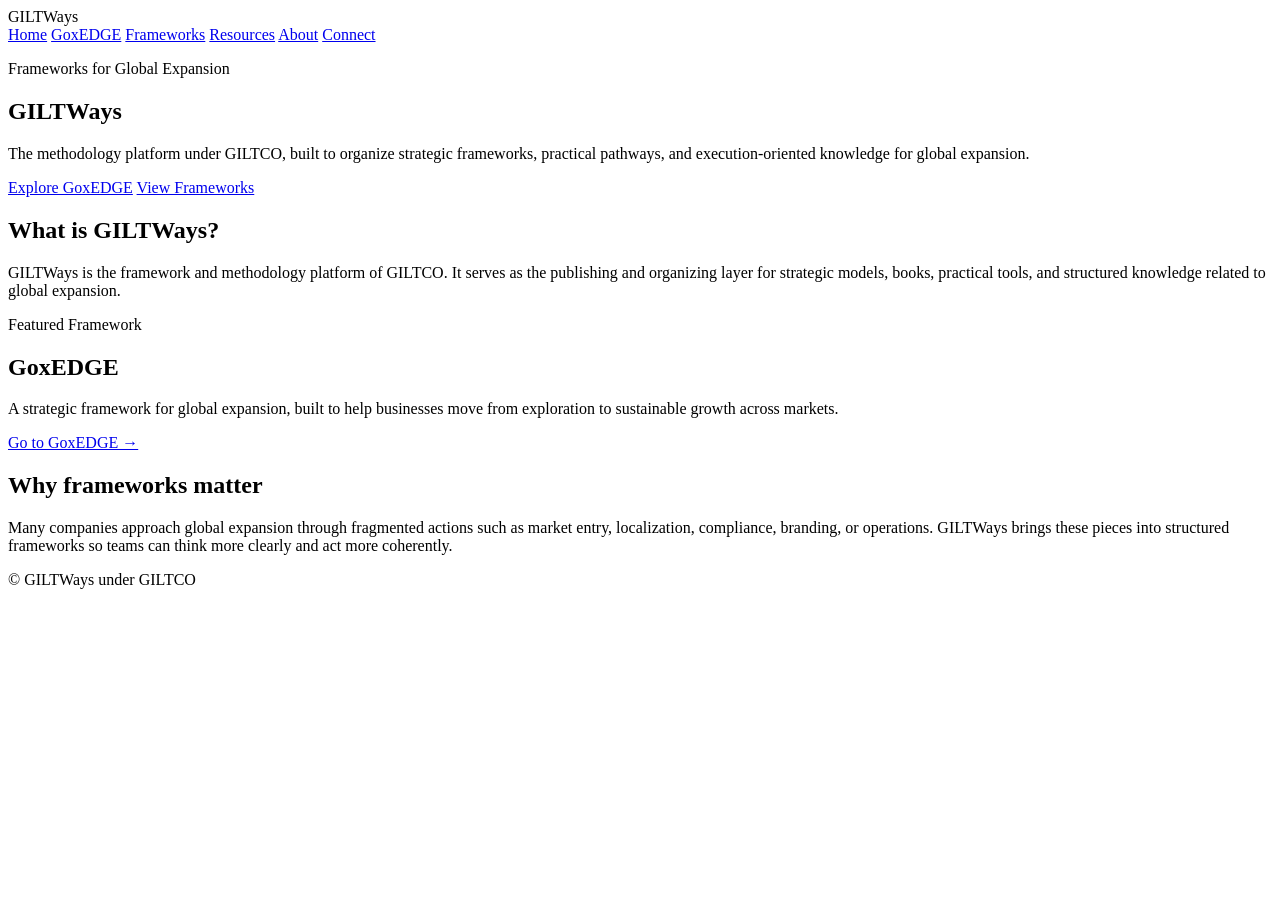
==== index.html @ 2e9c77ce "Create index.html" ====
<!DOCTYPE html>
<html lang="en">
<head>
  <meta charset="UTF-8" />
  <meta name="viewport" content="width=device-width, initial-scale=1.0" />
  <title>GILTWays</title>
  <link rel="stylesheet" href="styles/main.css" />
</head>
<body>
  <header class="site-header">
    <div class="container">
      <div class="brand">GILTWays</div>
      <nav class="nav">
        <a href="index.html">Home</a>
        <a href="pages/goxedge.html">GoxEDGE</a>
        <a href="#">Frameworks</a>
        <a href="#">Resources</a>
        <a href="#">About</a>
        <a href="#">Connect</a>
      </nav>
    </div>
  </header>

  <main>
    <section class="hero">
      <div class="container">
        <p class="eyebrow">Frameworks for Global Expansion</p>
        <h1>GILTWays</h1>
        <p class="lead">
          The methodology platform under GILTCO, built to organize strategic frameworks,
          practical pathways, and execution-oriented knowledge for global expansion.
        </p>
        <div class="hero-actions">
          <a class="button primary" href="pages/goxedge.html">Explore GoxEDGE</a>
          <a class="button secondary" href="#">View Frameworks</a>
        </div>
      </div>
    </section>

    <section class="section">
      <div class="container narrow">
        <h2>What is GILTWays?</h2>
        <p>
          GILTWays is the framework and methodology platform of GILTCO. It serves as the
          publishing and organizing layer for strategic models, books, practical tools,
          and structured knowledge related to global expansion.
        </p>
      </div>
    </section>

    <section class="section alt">
      <div class="container">
        <div class="card">
          <p class="eyebrow">Featured Framework</p>
          <h2>GoxEDGE</h2>
          <p>
            A strategic framework for global expansion, built to help businesses move from
            exploration to sustainable growth across markets.
          </p>
          <a class="text-link" href="pages/goxedge.html">Go to GoxEDGE →</a>
        </div>
      </div>
    </section>

    <section class="section">
      <div class="container">
        <h2>Why frameworks matter</h2>
        <p>
          Many companies approach global expansion through fragmented actions such as
          market entry, localization, compliance, branding, or operations. GILTWays
          brings these pieces into structured frameworks so teams can think more clearly
          and act more coherently.
        </p>
      </div>
    </section>
  </main>

  <footer class="site-footer">
    <div class="container">
      <p>© GILTWays under GILTCO</p>
    </div>
  </footer>
</body>
</html>
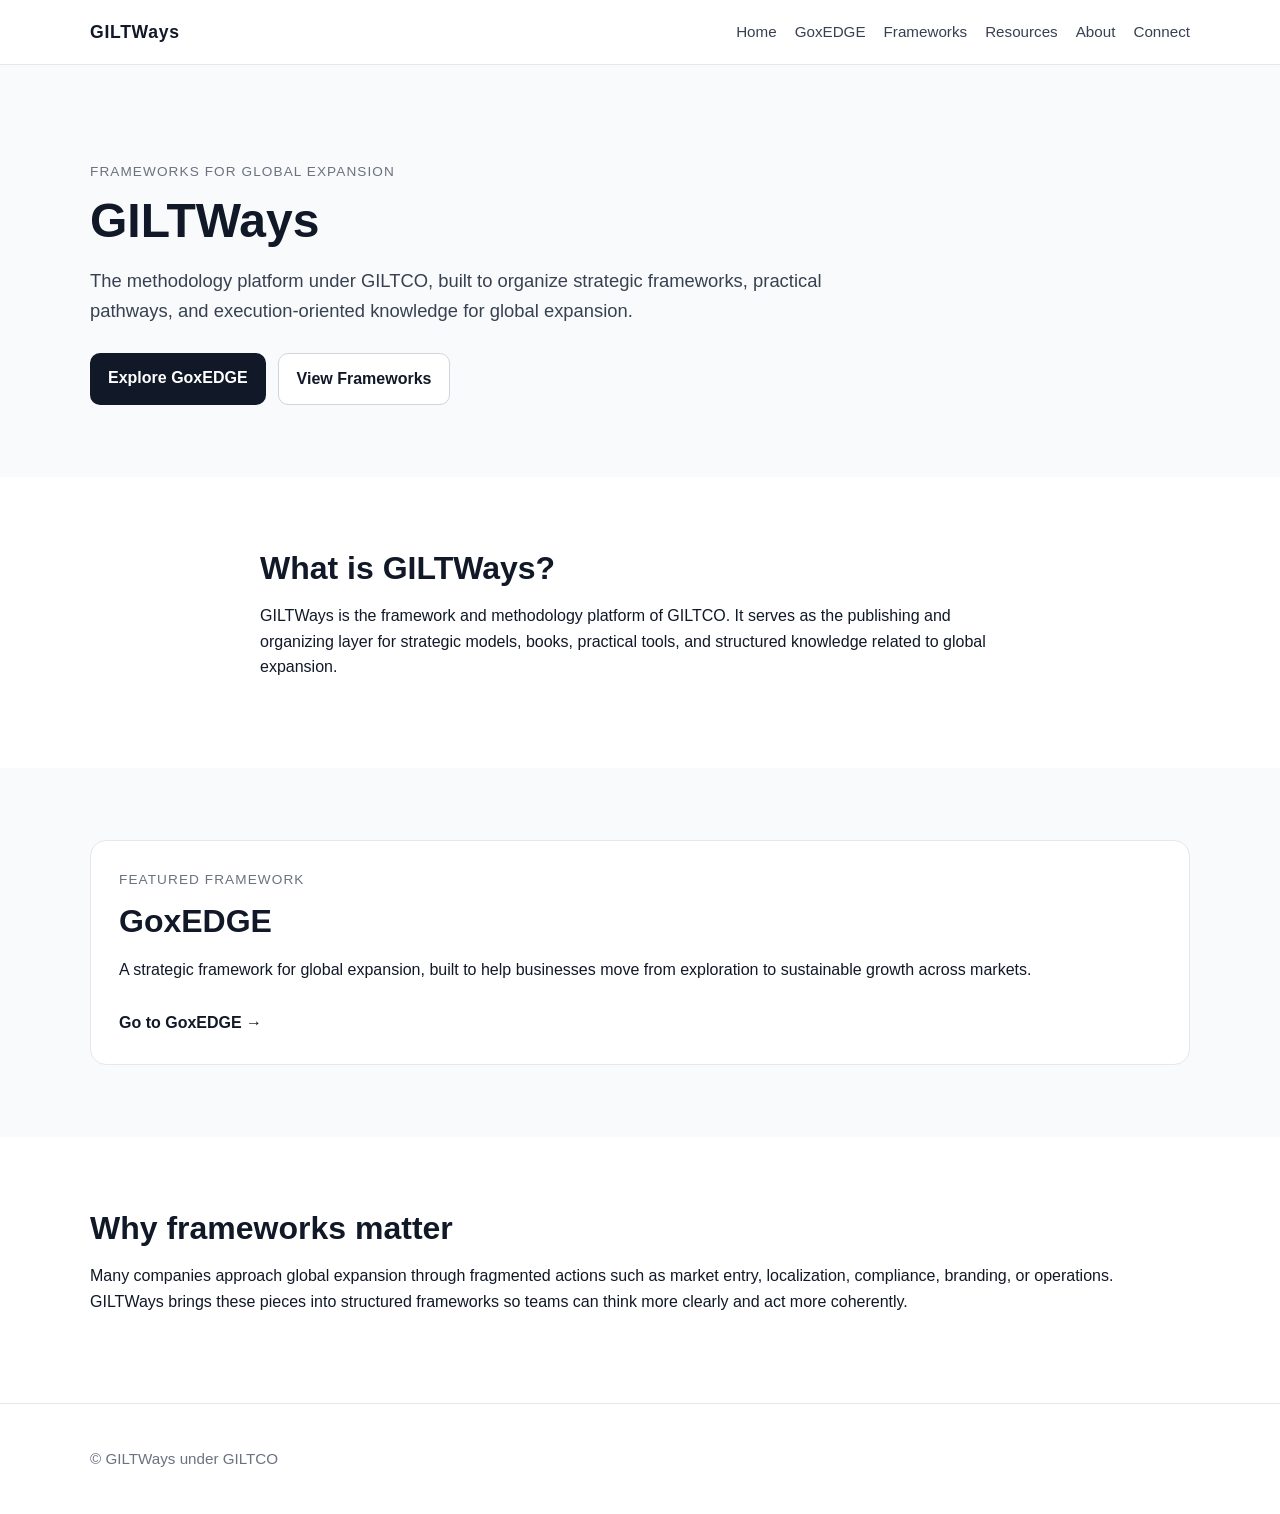
==== commit 89e61b54: "Update index.html" ====
--- a/index.html
+++ b/index.html
@@ -12,7 +12,7 @@
       <div class="brand">GILTWays</div>
       <nav class="nav">
         <a href="index.html">Home</a>
-        <a href="pages/goxedge.html">GoxEDGE</a>
+        <a href="goxedge">GoxEDGE</a>
         <a href="#">Frameworks</a>
         <a href="#">Resources</a>
         <a href="#">About</a>
@@ -31,7 +31,7 @@
           practical pathways, and execution-oriented knowledge for global expansion.
         </p>
         <div class="hero-actions">
-          <a class="button primary" href="pages/goxedge.html">Explore GoxEDGE</a>
+          <a class="button primary" href="goxedge">Explore GoxEDGE</a>
           <a class="button secondary" href="#">View Frameworks</a>
         </div>
       </div>
@@ -57,7 +57,7 @@
             A strategic framework for global expansion, built to help businesses move from
             exploration to sustainable growth across markets.
           </p>
-          <a class="text-link" href="pages/goxedge.html">Go to GoxEDGE →</a>
+          <a class="text-link" href="goxedge">Go to GoxEDGE →</a>
         </div>
       </div>
     </section>
--- a/styles/main.css
+++ b/styles/main.css
@@ -0,0 +1,135 @@
+* {
+  box-sizing: border-box;
+}
+
+body {
+  margin: 0;
+  font-family: Arial, Helvetica, sans-serif;
+  color: #111827;
+  background: #ffffff;
+  line-height: 1.6;
+}
+
+a {
+  color: inherit;
+  text-decoration: none;
+}
+
+.container {
+  width: min(1100px, calc(100% - 48px));
+  margin: 0 auto;
+}
+
+.narrow {
+  width: min(760px, 100%);
+}
+
+.site-header {
+  border-bottom: 1px solid #e5e7eb;
+  background: #ffffff;
+}
+
+.site-header .container {
+  display: flex;
+  justify-content: space-between;
+  align-items: center;
+  padding: 18px 0;
+}
+
+.brand {
+  font-size: 1.1rem;
+  font-weight: 700;
+  letter-spacing: 0.04em;
+}
+
+.nav {
+  display: flex;
+  gap: 18px;
+  flex-wrap: wrap;
+  font-size: 0.95rem;
+  color: #374151;
+}
+
+.hero {
+  padding: 96px 0 72px;
+  background: #f9fafb;
+}
+
+.eyebrow {
+  margin: 0 0 12px;
+  font-size: 0.85rem;
+  text-transform: uppercase;
+  letter-spacing: 0.08em;
+  color: #6b7280;
+}
+
+h1 {
+  margin: 0 0 16px;
+  font-size: 3rem;
+  line-height: 1.1;
+}
+
+h2 {
+  margin: 0 0 16px;
+  font-size: 2rem;
+  line-height: 1.2;
+}
+
+.lead {
+  max-width: 760px;
+  font-size: 1.15rem;
+  color: #374151;
+}
+
+.hero-actions {
+  margin-top: 28px;
+  display: flex;
+  gap: 12px;
+  flex-wrap: wrap;
+}
+
+.button {
+  display: inline-block;
+  padding: 12px 18px;
+  border-radius: 10px;
+  font-weight: 600;
+}
+
+.button.primary {
+  background: #111827;
+  color: #ffffff;
+}
+
+.button.secondary {
+  border: 1px solid #d1d5db;
+  color: #111827;
+  background: #ffffff;
+}
+
+.section {
+  padding: 72px 0;
+}
+
+.section.alt {
+  background: #f9fafb;
+}
+
+.card {
+  padding: 28px;
+  border: 1px solid #e5e7eb;
+  border-radius: 16px;
+  background: #ffffff;
+}
+
+.text-link {
+  display: inline-block;
+  margin-top: 12px;
+  font-weight: 600;
+}
+
+.site-footer {
+  border-top: 1px solid #e5e7eb;
+  padding: 28px 0;
+  color: #6b7280;
+  font-size: 0.95rem;
+}
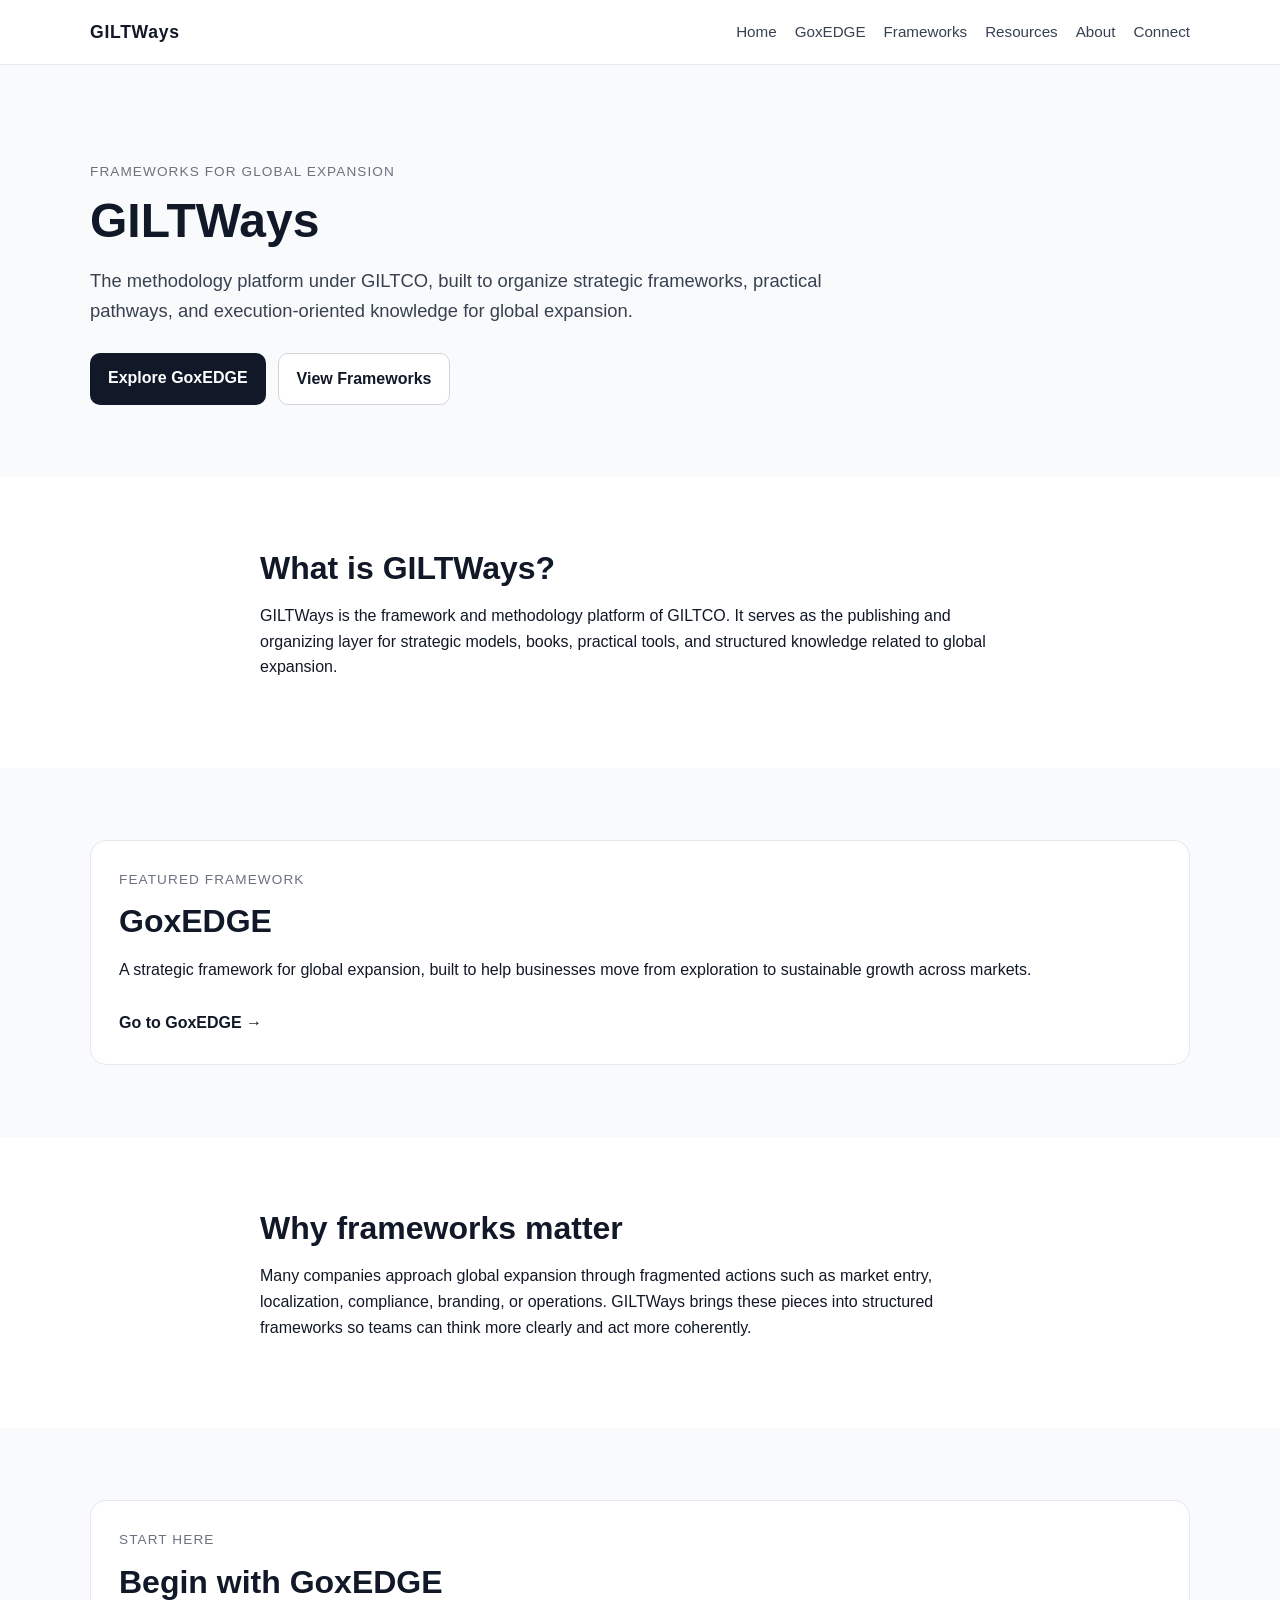
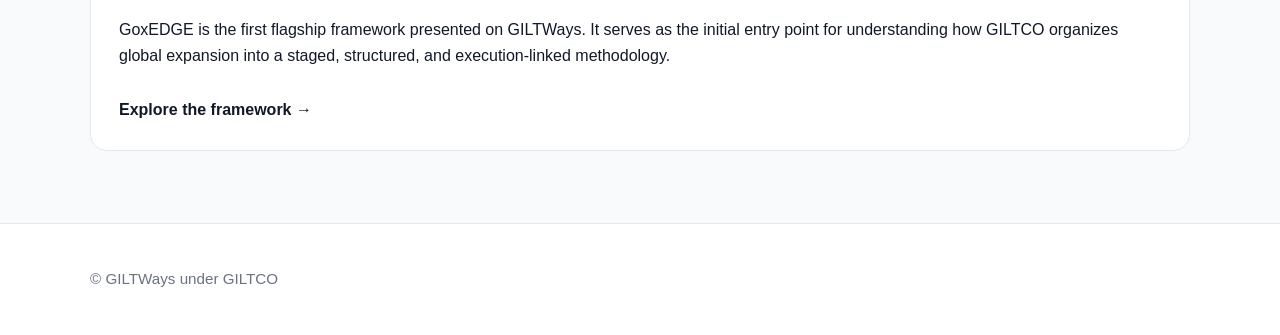
==== commit b0686c6a: "Update index.html" ====
--- a/index.html
+++ b/index.html
@@ -3,20 +3,20 @@
 <head>
   <meta charset="UTF-8" />
   <meta name="viewport" content="width=device-width, initial-scale=1.0" />
-  <title>GILTWays</title>
-  <link rel="stylesheet" href="styles/main.css" />
+  <title>GILTWays | Frameworks for Global Expansion</title>
+  <link rel="stylesheet" href="/styles/main.css" />
 </head>
 <body>
   <header class="site-header">
     <div class="container">
       <div class="brand">GILTWays</div>
       <nav class="nav">
-        <a href="index.html">Home</a>
-        <a href="goxedge">GoxEDGE</a>
+        <a href="/">Home</a>
+        <a href="/goxedge/">GoxEDGE</a>
         <a href="#">Frameworks</a>
-        <a href="#">Resources</a>
-        <a href="#">About</a>
-        <a href="#">Connect</a>
+        <a href="/resources/">Resources</a>
+        <a href="/about/">About</a>
+        <a href="/connect/">Connect</a>
       </nav>
     </div>
   </header>
@@ -31,7 +31,7 @@
           practical pathways, and execution-oriented knowledge for global expansion.
         </p>
         <div class="hero-actions">
-          <a class="button primary" href="goxedge">Explore GoxEDGE</a>
+          <a class="button primary" href="/goxedge/">Explore GoxEDGE</a>
           <a class="button secondary" href="#">View Frameworks</a>
         </div>
       </div>
@@ -57,13 +57,13 @@
             A strategic framework for global expansion, built to help businesses move from
             exploration to sustainable growth across markets.
           </p>
-          <a class="text-link" href="goxedge">Go to GoxEDGE →</a>
+          <a class="text-link" href="/goxedge/">Go to GoxEDGE →</a>
         </div>
       </div>
     </section>
 
     <section class="section">
-      <div class="container">
+      <div class="container narrow">
         <h2>Why frameworks matter</h2>
         <p>
           Many companies approach global expansion through fragmented actions such as
@@ -71,6 +71,21 @@
           brings these pieces into structured frameworks so teams can think more clearly
           and act more coherently.
         </p>
+      </div>
+    </section>
+
+    <section class="section alt">
+      <div class="container">
+        <div class="card">
+          <p class="eyebrow">Start here</p>
+          <h2>Begin with GoxEDGE</h2>
+          <p>
+            GoxEDGE is the first flagship framework presented on GILTWays. It serves as
+            the initial entry point for understanding how GILTCO organizes global expansion
+            into a staged, structured, and execution-linked methodology.
+          </p>
+          <a class="text-link" href="/goxedge/">Explore the framework →</a>
+        </div>
       </div>
     </section>
   </main>
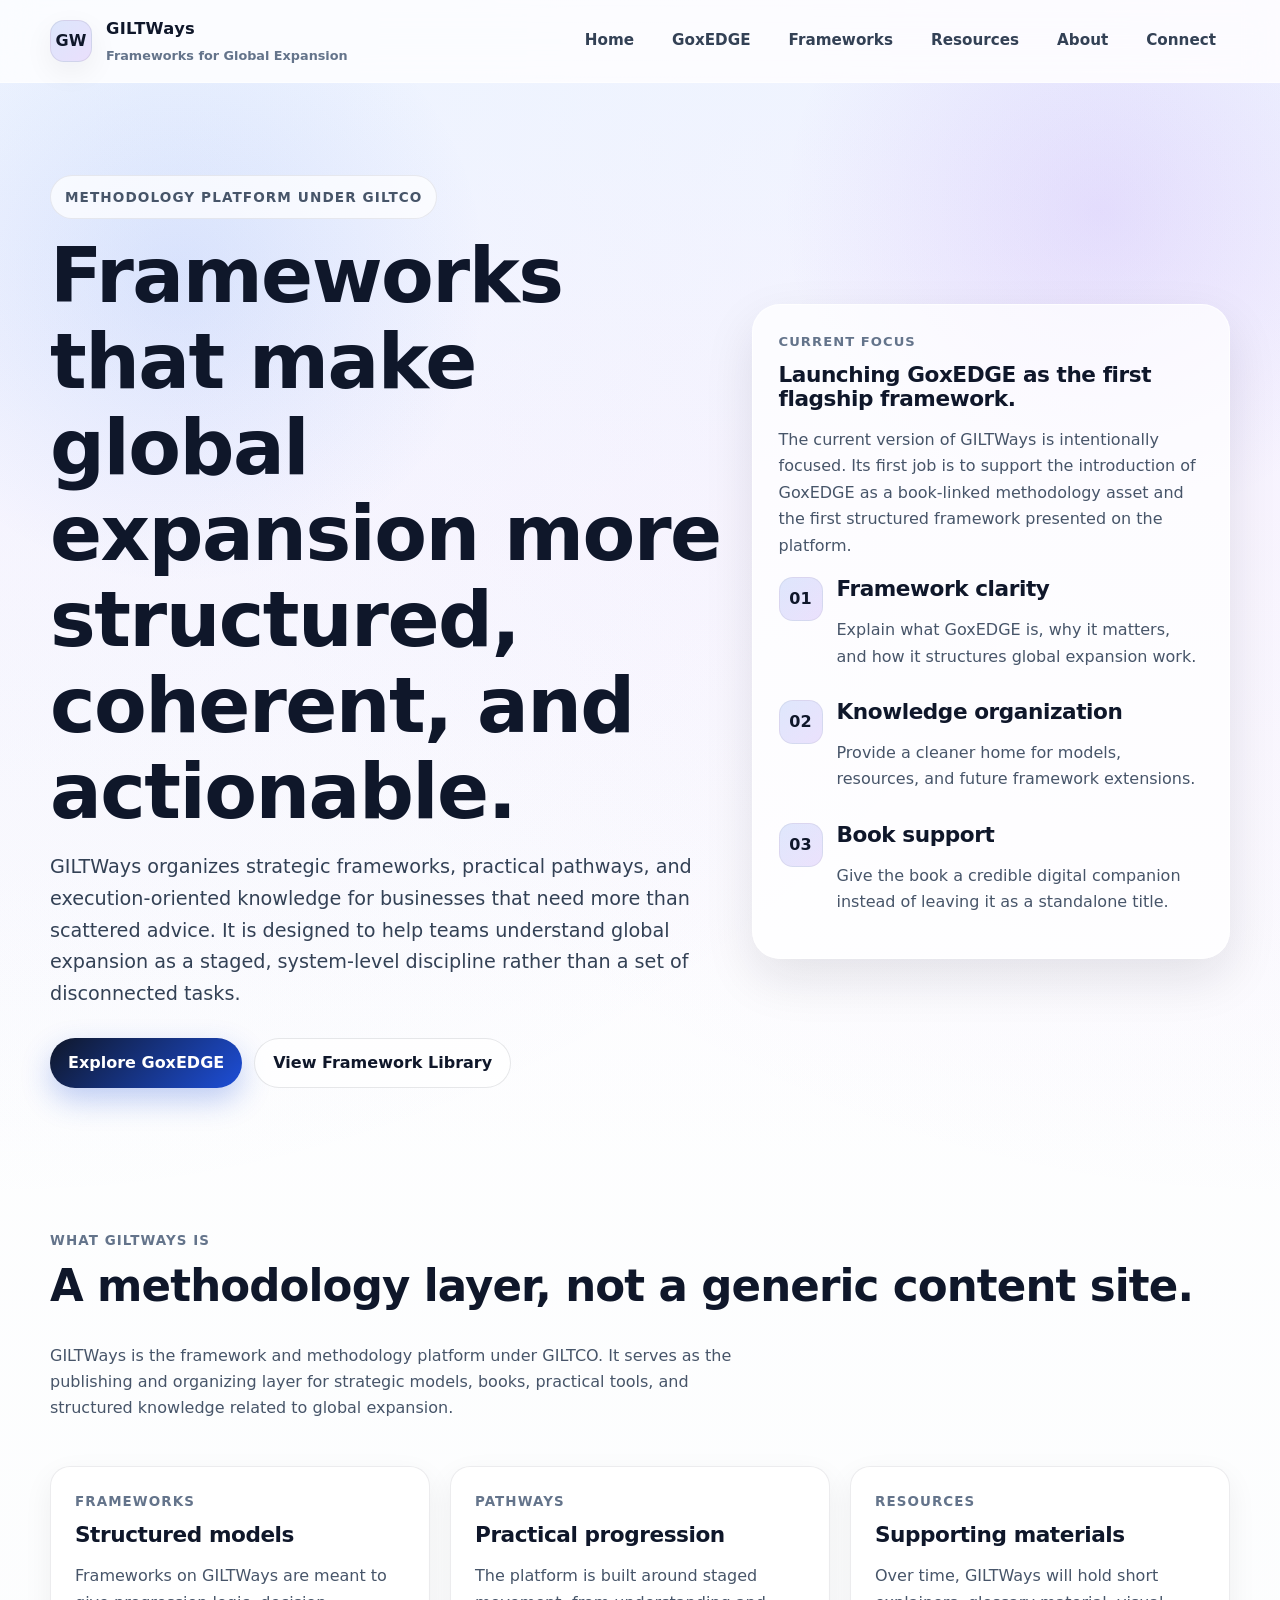
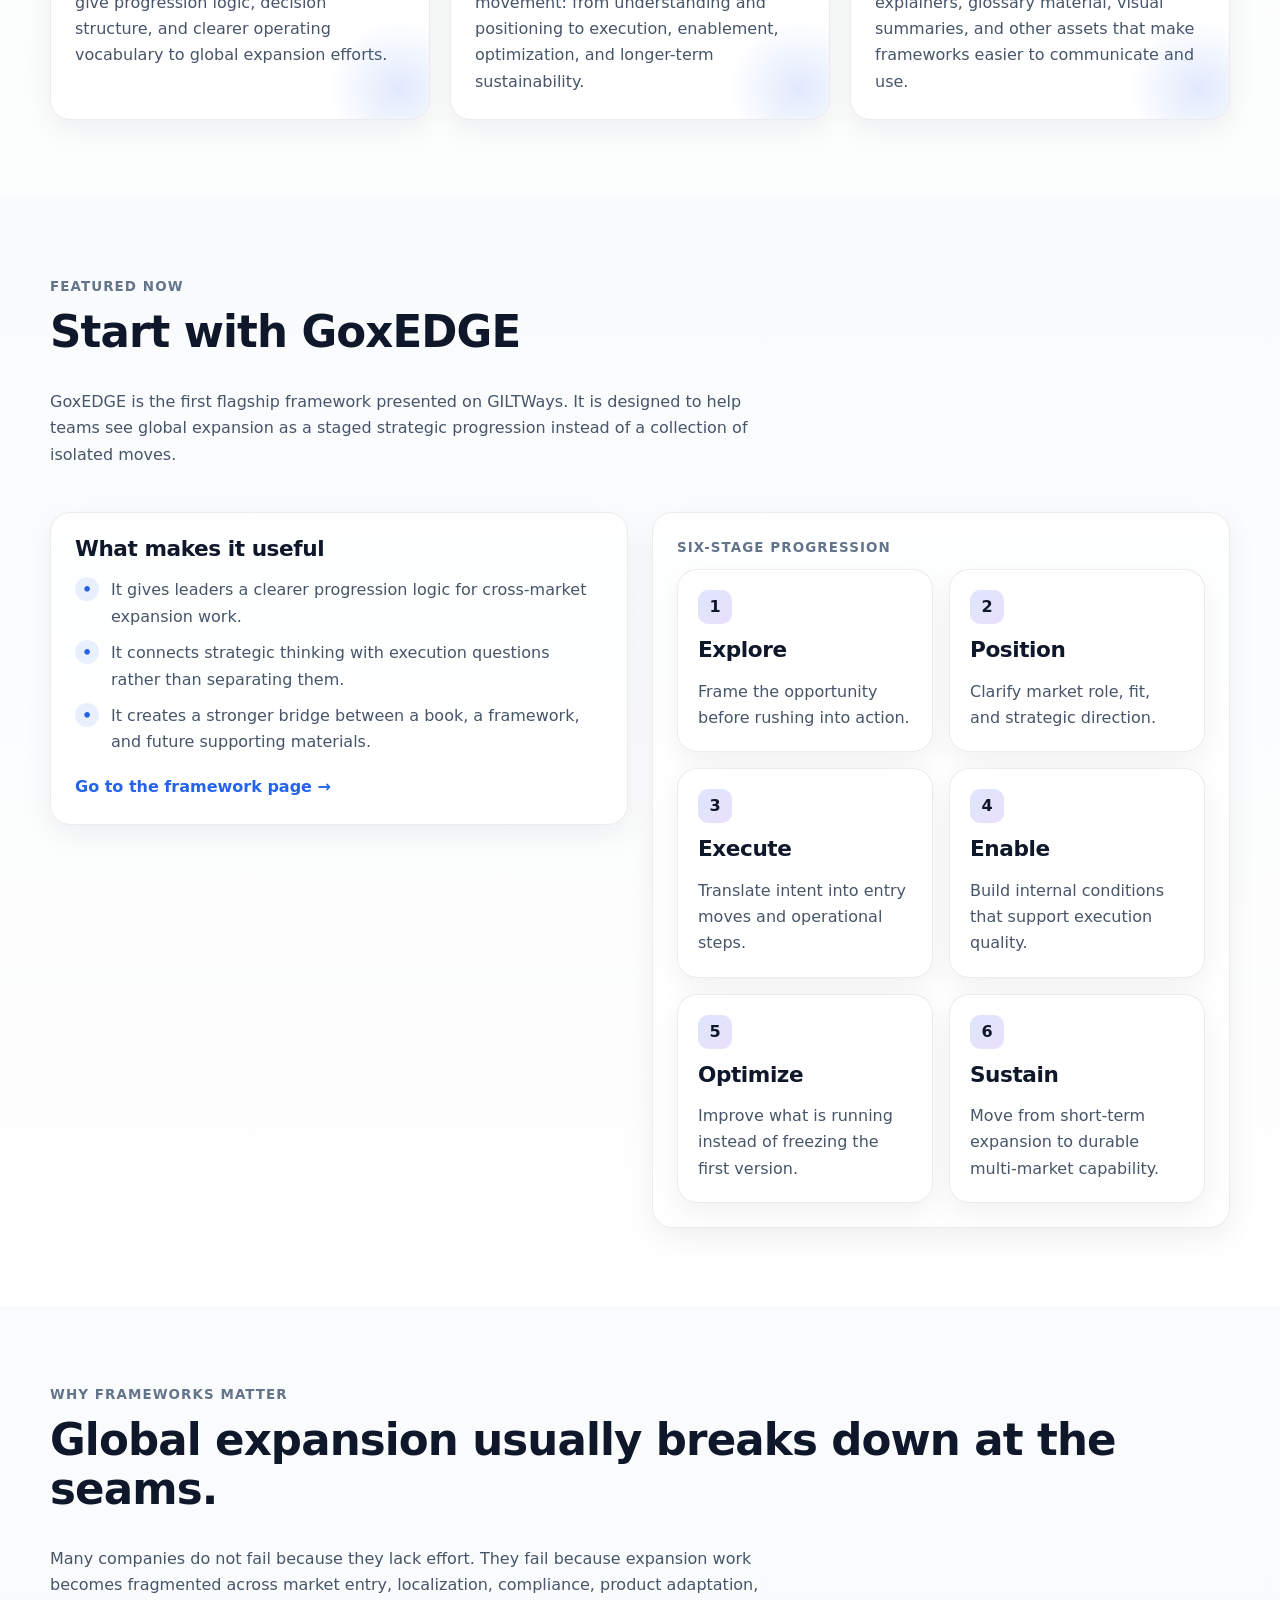
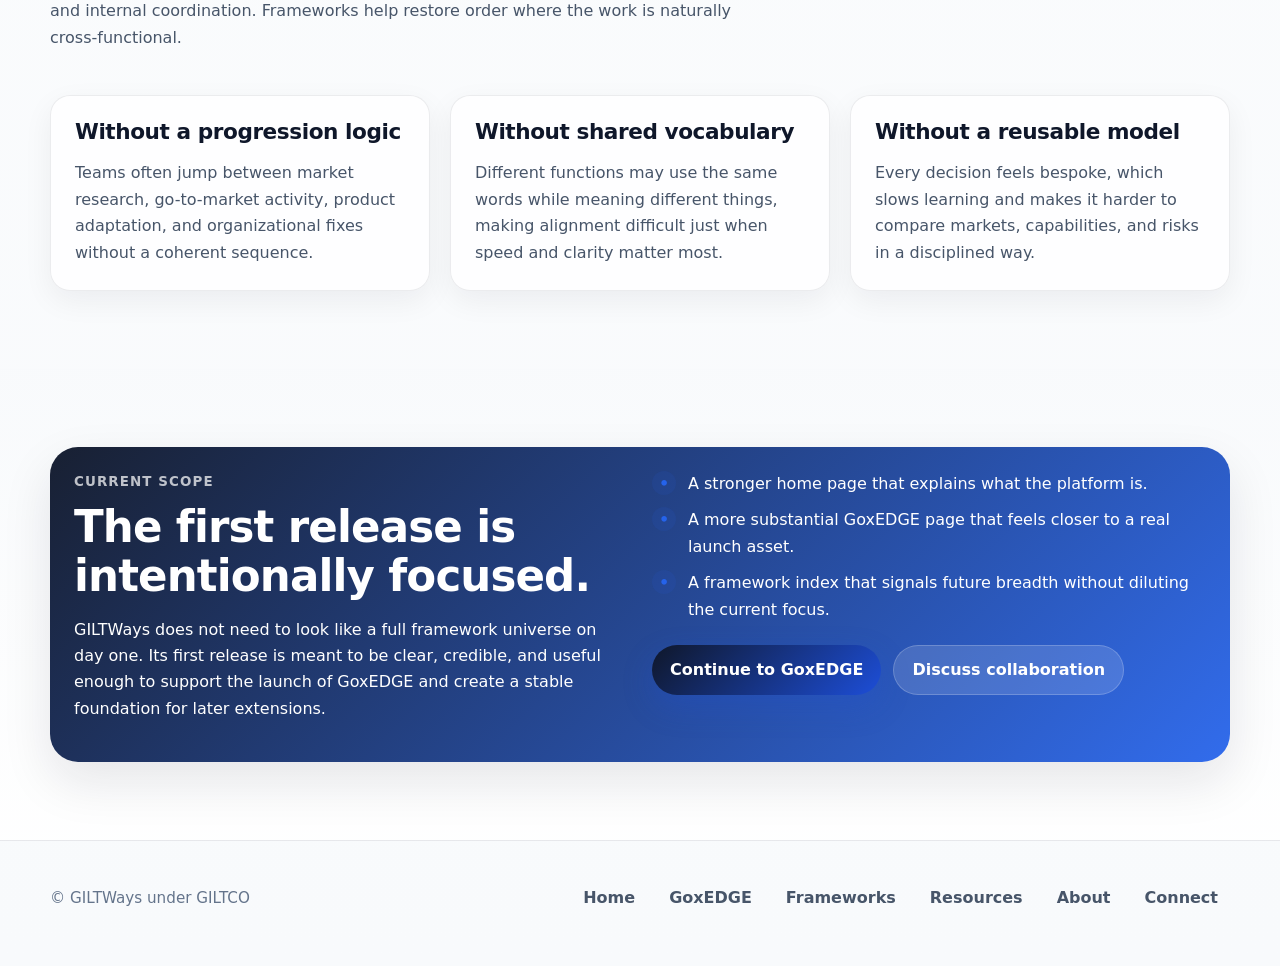
==== commit 2d9e1ba9: "sites update new design" ====
--- a/index.html
+++ b/index.html
@@ -4,96 +4,186 @@
   <meta charset="UTF-8" />
   <meta name="viewport" content="width=device-width, initial-scale=1.0" />
   <title>GILTWays | Frameworks for Global Expansion</title>
+  <meta name="description" content="Frameworks, practical pathways, and structured knowledge for global expansion." />
   <link rel="stylesheet" href="/styles/main.css" />
 </head>
 <body>
-  <header class="site-header">
-    <div class="container">
-      <div class="brand">GILTWays</div>
-      <nav class="nav">
-        <a href="/">Home</a>
-        <a href="/goxedge/">GoxEDGE</a>
-        <a href="#">Frameworks</a>
-        <a href="/resources/">Resources</a>
-        <a href="/about/">About</a>
-        <a href="/connect/">Connect</a>
-      </nav>
-    </div>
-  </header>
+  <div class="site-shell">
+    
+<header class="site-header">
+  <div class="container inner">
+    <a class="brand-wrap" href="/">
+      <div class="brand-mark">GW</div>
+      <div>
+        <div class="brand-name">GILTWays</div>
+        <span class="brand-sub">Frameworks for Global Expansion</span>
+      </div>
+    </a>
+    <button class="nav-toggle" type="button" data-nav-toggle>Menu</button>
+    <nav class="nav" data-nav>
+      <a href="/">Home</a>
+      <a href="/goxedge/">GoxEDGE</a>
+      <a href="/frameworks/">Frameworks</a>
+      <a href="/resources/">Resources</a>
+      <a href="/about/">About</a>
+      <a href="/connect/">Connect</a>
+    </nav>
+  </div>
+</header>
 
-  <main>
-    <section class="hero">
-      <div class="container">
-        <p class="eyebrow">Frameworks for Global Expansion</p>
-        <h1>GILTWays</h1>
+    
+<main>
+  <section class="hero">
+    <div class="container hero-grid">
+      <div>
+        <div class="eyebrow">Methodology Platform under GILTCO</div>
+        <h1>Frameworks that make global expansion more structured, coherent, and actionable.</h1>
         <p class="lead">
-          The methodology platform under GILTCO, built to organize strategic frameworks,
-          practical pathways, and execution-oriented knowledge for global expansion.
+          GILTWays organizes strategic frameworks, practical pathways, and execution-oriented knowledge
+          for businesses that need more than scattered advice. It is designed to help teams understand
+          global expansion as a staged, system-level discipline rather than a set of disconnected tasks.
         </p>
         <div class="hero-actions">
           <a class="button primary" href="/goxedge/">Explore GoxEDGE</a>
-          <a class="button secondary" href="#">View Frameworks</a>
+          <a class="button secondary" href="/frameworks/">View Framework Library</a>
         </div>
       </div>
-    </section>
+      <aside class="hero-panel">
+        <div class="kicker">Current focus</div>
+        <h3 style="margin-top:10px;">Launching GoxEDGE as the first flagship framework.</h3>
+        <p>
+          The current version of GILTWays is intentionally focused. Its first job is to support the
+          introduction of GoxEDGE as a book-linked methodology asset and the first structured framework
+          presented on the platform.
+        </p>
+        <div class="hero-list">
+          <div class="item"><div class="icon-badge">01</div><div><h3>Framework clarity</h3><p>Explain what GoxEDGE is, why it matters, and how it structures global expansion work.</p></div></div>
+          <div class="item"><div class="icon-badge">02</div><div><h3>Knowledge organization</h3><p>Provide a cleaner home for models, resources, and future framework extensions.</p></div></div>
+          <div class="item"><div class="icon-badge">03</div><div><h3>Book support</h3><p>Give the book a credible digital companion instead of leaving it as a standalone title.</p></div></div>
+        </div>
+      </aside>
+    </div>
+  </section>
 
-    <section class="section">
-      <div class="container narrow">
-        <h2>What is GILTWays?</h2>
+  <section class="section">
+    <div class="container">
+      <div class="section-head">
+        <div>
+          <div class="muted-label">What GILTWays is</div>
+          <h2>A methodology layer, not a generic content site.</h2>
+        </div>
         <p>
-          GILTWays is the framework and methodology platform of GILTCO. It serves as the
-          publishing and organizing layer for strategic models, books, practical tools,
-          and structured knowledge related to global expansion.
+          GILTWays is the framework and methodology platform under GILTCO. It serves as the publishing
+          and organizing layer for strategic models, books, practical tools, and structured knowledge
+          related to global expansion.
         </p>
       </div>
-    </section>
+      <div class="grid three">
+        <div class="card feature-card"><div class="muted-label">Frameworks</div><h3>Structured models</h3><p>Frameworks on GILTWays are meant to give progression logic, decision structure, and clearer operating vocabulary to global expansion efforts.</p></div>
+        <div class="card feature-card"><div class="muted-label">Pathways</div><h3>Practical progression</h3><p>The platform is built around staged movement: from understanding and positioning to execution, enablement, optimization, and longer-term sustainability.</p></div>
+        <div class="card feature-card"><div class="muted-label">Resources</div><h3>Supporting materials</h3><p>Over time, GILTWays will hold short explainers, glossary material, visual summaries, and other assets that make frameworks easier to communicate and use.</p></div>
+      </div>
+    </div>
+  </section>
 
-    <section class="section alt">
-      <div class="container">
+  <section class="section alt">
+    <div class="container">
+      <div class="section-head">
+        <div><div class="muted-label">Featured now</div><h2>Start with GoxEDGE</h2></div>
+        <p>
+          GoxEDGE is the first flagship framework presented on GILTWays. It is designed to help teams
+          see global expansion as a staged strategic progression instead of a collection of isolated moves.
+        </p>
+      </div>
+      <div class="split">
         <div class="card">
-          <p class="eyebrow">Featured Framework</p>
-          <h2>GoxEDGE</h2>
-          <p>
-            A strategic framework for global expansion, built to help businesses move from
-            exploration to sustainable growth across markets.
-          </p>
-          <a class="text-link" href="/goxedge/">Go to GoxEDGE →</a>
+          <h3>What makes it useful</h3>
+          <ul class="check-list">
+            <li>It gives leaders a clearer progression logic for cross-market expansion work.</li>
+            <li>It connects strategic thinking with execution questions rather than separating them.</li>
+            <li>It creates a stronger bridge between a book, a framework, and future supporting materials.</li>
+          </ul>
+          <div style="margin-top:18px;"><a class="text-link" href="/goxedge/">Go to the framework page →</a></div>
+        </div>
+        <div class="card">
+          <div class="muted-label">Six-stage progression</div>
+          <div class="stage-grid" style="grid-template-columns:repeat(2,minmax(0,1fr));">
+            <div class="stage"><div class="stage-num">1</div><h3>Explore</h3><p>Frame the opportunity before rushing into action.</p></div>
+            <div class="stage"><div class="stage-num">2</div><h3>Position</h3><p>Clarify market role, fit, and strategic direction.</p></div>
+            <div class="stage"><div class="stage-num">3</div><h3>Execute</h3><p>Translate intent into entry moves and operational steps.</p></div>
+            <div class="stage"><div class="stage-num">4</div><h3>Enable</h3><p>Build internal conditions that support execution quality.</p></div>
+            <div class="stage"><div class="stage-num">5</div><h3>Optimize</h3><p>Improve what is running instead of freezing the first version.</p></div>
+            <div class="stage"><div class="stage-num">6</div><h3>Sustain</h3><p>Move from short-term expansion to durable multi-market capability.</p></div>
+          </div>
         </div>
       </div>
-    </section>
+    </div>
+  </section>
 
-    <section class="section">
-      <div class="container narrow">
-        <h2>Why frameworks matter</h2>
+  <section class="section">
+    <div class="container">
+      <div class="section-head">
+        <div><div class="muted-label">Why frameworks matter</div><h2>Global expansion usually breaks down at the seams.</h2></div>
         <p>
-          Many companies approach global expansion through fragmented actions such as
-          market entry, localization, compliance, branding, or operations. GILTWays
-          brings these pieces into structured frameworks so teams can think more clearly
-          and act more coherently.
+          Many companies do not fail because they lack effort. They fail because expansion work becomes
+          fragmented across market entry, localization, compliance, product adaptation, and internal
+          coordination. Frameworks help restore order where the work is naturally cross-functional.
         </p>
       </div>
-    </section>
+      <div class="grid three">
+        <div class="card"><h3>Without a progression logic</h3><p>Teams often jump between market research, go-to-market activity, product adaptation, and organizational fixes without a coherent sequence.</p></div>
+        <div class="card"><h3>Without shared vocabulary</h3><p>Different functions may use the same words while meaning different things, making alignment difficult just when speed and clarity matter most.</p></div>
+        <div class="card"><h3>Without a reusable model</h3><p>Every decision feels bespoke, which slows learning and makes it harder to compare markets, capabilities, and risks in a disciplined way.</p></div>
+      </div>
+    </div>
+  </section>
 
-    <section class="section alt">
-      <div class="container">
-        <div class="card">
-          <p class="eyebrow">Start here</p>
-          <h2>Begin with GoxEDGE</h2>
-          <p>
-            GoxEDGE is the first flagship framework presented on GILTWays. It serves as
-            the initial entry point for understanding how GILTCO organizes global expansion
-            into a staged, structured, and execution-linked methodology.
-          </p>
-          <a class="text-link" href="/goxedge/">Explore the framework →</a>
+  <section class="section alt">
+    <div class="container">
+      <div class="band">
+        <div class="split">
+          <div>
+            <div class="muted-label" style="color:rgba(255,255,255,0.72);">Current scope</div>
+            <h2>The first release is intentionally focused.</h2>
+            <p>
+              GILTWays does not need to look like a full framework universe on day one. Its first release
+              is meant to be clear, credible, and useful enough to support the launch of GoxEDGE and create
+              a stable foundation for later extensions.
+            </p>
+          </div>
+          <div>
+            <ul class="check-list">
+              <li style="color:white;">A stronger home page that explains what the platform is.</li>
+              <li style="color:white;">A more substantial GoxEDGE page that feels closer to a real launch asset.</li>
+              <li style="color:white;">A framework index that signals future breadth without diluting the current focus.</li>
+            </ul>
+            <div class="hero-actions" style="margin-top:22px;">
+              <a class="button primary" href="/goxedge/">Continue to GoxEDGE</a>
+              <a class="button secondary" href="/connect/">Discuss collaboration</a>
+            </div>
+          </div>
         </div>
       </div>
-    </section>
-  </main>
+    </div>
+  </section>
+</main>
 
-  <footer class="site-footer">
-    <div class="container">
-      <p>© GILTWays under GILTCO</p>
-    </div>
-  </footer>
+    
+<footer class="footer">
+  <div class="container footer-grid">
+    <div class="small">© GILTWays under GILTCO</div>
+    <nav class="footer-nav">
+      <a href="/">Home</a>
+      <a href="/goxedge/">GoxEDGE</a>
+      <a href="/frameworks/">Frameworks</a>
+      <a href="/resources/">Resources</a>
+      <a href="/about/">About</a>
+      <a href="/connect/">Connect</a>
+    </nav>
+  </div>
+</footer>
+
+  </div>
+  <script src="/scripts/main.js"></script>
 </body>
-</html>
+</html>
--- a/styles/main.css
+++ b/styles/main.css
@@ -1,135 +1,157 @@
-* {
-  box-sizing: border-box;
+
+:root {
+  --bg: #0b1020;
+  --surface: rgba(255,255,255,0.72);
+  --surface-strong: rgba(255,255,255,0.9);
+  --text: #0f172a;
+  --muted: #475569;
+  --line: rgba(15, 23, 42, 0.08);
+  --brand: #0f172a;
+  --brand-2: #2563eb;
+  --brand-3: #7c3aed;
+  --shadow: 0 20px 50px rgba(15, 23, 42, 0.10);
+  --shadow-soft: 0 10px 30px rgba(15, 23, 42, 0.06);
+  --radius-xl: 28px;
+  --radius-lg: 20px;
+  --radius-md: 14px;
+  --max: 1180px;
 }
-
+* { box-sizing: border-box; }
+html { scroll-behavior: smooth; }
 body {
   margin: 0;
-  font-family: Arial, Helvetica, sans-serif;
-  color: #111827;
-  background: #ffffff;
-  line-height: 1.6;
+  font-family: Inter, ui-sans-serif, system-ui, -apple-system, BlinkMacSystemFont, "Segoe UI", sans-serif;
+  color: var(--text);
+  background:
+    radial-gradient(circle at top left, rgba(37,99,235,0.08), transparent 28%),
+    radial-gradient(circle at top right, rgba(124,58,237,0.08), transparent 28%),
+    linear-gradient(180deg, #ffffff 0%, #f8fafc 100%);
+  line-height: 1.65;
 }
-
-a {
-  color: inherit;
-  text-decoration: none;
+img { max-width: 100%; display: block; }
+a { color: inherit; text-decoration: none; }
+p { margin: 0 0 1rem; color: var(--muted); }
+h1,h2,h3,h4 { margin: 0 0 1rem; line-height: 1.12; letter-spacing: -0.02em; }
+h1 { font-size: clamp(2.6rem, 6vw, 4.8rem); }
+h2 { font-size: clamp(1.8rem, 3.4vw, 2.8rem); }
+h3 { font-size: clamp(1.15rem, 2vw, 1.35rem); }
+.container { width: min(calc(100% - 40px), var(--max)); margin: 0 auto; }
+.narrow { width: min(100%, 780px); }
+.site-shell { min-height: 100vh; }
+.site-header {
+  position: sticky; top: 0; z-index: 40; backdrop-filter: blur(16px);
+  background: rgba(255,255,255,0.72); border-bottom: 1px solid rgba(255,255,255,0.55);
 }
-
-.container {
-  width: min(1100px, calc(100% - 48px));
-  margin: 0 auto;
+.site-header .inner {
+  display: flex; align-items: center; justify-content: space-between; gap: 20px; padding: 16px 0;
 }
-
-.narrow {
-  width: min(760px, 100%);
+.brand-wrap { display: flex; align-items: center; gap: 14px; }
+.brand-mark {
+  width: 42px; height: 42px; border-radius: 14px;
+  background: linear-gradient(135deg, rgba(37,99,235,0.16), rgba(124,58,237,0.16)), #ffffff;
+  border: 1px solid rgba(15,23,42,0.08); box-shadow: var(--shadow-soft);
+  display: grid; place-items: center; font-weight: 800; color: var(--brand);
 }
-
-.site-header {
-  border-bottom: 1px solid #e5e7eb;
-  background: #ffffff;
+.brand-name { font-size: 1.02rem; font-weight: 800; letter-spacing: 0.02em; }
+.brand-sub { display: block; font-size: 0.8rem; color: #64748b; margin-top: 2px; font-weight: 600; }
+.nav-toggle {
+  display: none; border: 1px solid var(--line); background: rgba(255,255,255,0.75);
+  border-radius: 12px; padding: 10px 12px; font: inherit; font-weight: 700; color: var(--brand);
 }
-
-.site-header .container {
-  display: flex;
-  justify-content: space-between;
-  align-items: center;
-  padding: 18px 0;
+.nav { display: flex; align-items: center; gap: 10px; }
+.nav a { padding: 10px 14px; border-radius: 999px; font-size: 0.95rem; font-weight: 700; color: #334155; }
+.nav a:hover, .nav a.is-active { background: rgba(15,23,42,0.06); color: var(--brand); }
+.hero { position: relative; overflow: clip; padding: 92px 0 64px; }
+.hero::before {
+  content: ""; position: absolute; inset: 0;
+  background:
+    radial-gradient(circle at 14% 18%, rgba(37,99,235,0.12), transparent 22%),
+    radial-gradient(circle at 86% 12%, rgba(124,58,237,0.12), transparent 22%),
+    linear-gradient(180deg, rgba(238,244,255,0.78) 0%, rgba(247,242,255,0.5) 40%, transparent 100%);
+  pointer-events: none;
 }
-
-.brand {
-  font-size: 1.1rem;
-  font-weight: 700;
-  letter-spacing: 0.04em;
+.hero-grid { position: relative; display: grid; gap: 26px; grid-template-columns: 1.2fr 0.85fr; align-items: center; }
+.eyebrow {
+  display: inline-flex; align-items: center; gap: 10px; margin-bottom: 14px; padding: 10px 14px;
+  border-radius: 999px; background: rgba(255,255,255,0.72); border: 1px solid var(--line);
+  color: #475569; font-size: 0.85rem; text-transform: uppercase; letter-spacing: 0.08em; font-weight: 800;
 }
-
-.nav {
-  display: flex;
-  gap: 18px;
-  flex-wrap: wrap;
-  font-size: 0.95rem;
-  color: #374151;
+.lead { max-width: 780px; font-size: clamp(1.05rem, 2vw, 1.2rem); color: #334155; }
+.hero-actions { display: flex; flex-wrap: wrap; gap: 12px; margin-top: 28px; }
+.button {
+  display: inline-flex; align-items: center; justify-content: center; gap: 10px; min-height: 50px;
+  padding: 0 18px; border-radius: 999px; font-weight: 800;
+  transition: transform 0.18s ease, box-shadow 0.18s ease, border-color 0.18s ease;
 }
-
-.hero {
-  padding: 96px 0 72px;
-  background: #f9fafb;
+.button:hover { transform: translateY(-1px); }
+.button.primary { background: linear-gradient(135deg, #0f172a 0%, #1d4ed8 100%); color: white; box-shadow: 0 12px 30px rgba(29,78,216,0.28); }
+.button.secondary { border: 1px solid rgba(15,23,42,0.10); background: rgba(255,255,255,0.74); color: var(--brand); }
+.hero-panel { background: rgba(255,255,255,0.74); border: 1px solid rgba(255,255,255,0.75); border-radius: var(--radius-xl); box-shadow: var(--shadow); padding: 26px; }
+.kicker { color: #64748b; font-size: 0.82rem; text-transform: uppercase; letter-spacing: 0.08em; font-weight: 800; }
+.hero-list { display: grid; gap: 14px; margin-top: 18px; }
+.hero-list .item { display: grid; grid-template-columns: 44px 1fr; gap: 14px; align-items: start; }
+.icon-badge {
+  width: 44px; height: 44px; border-radius: 14px; display: grid; place-items: center; font-weight: 800; color: #0f172a;
+  background: linear-gradient(135deg, rgba(37,99,235,0.14), rgba(124,58,237,0.14)); border: 1px solid rgba(15,23,42,0.06);
 }
-
-.eyebrow {
-  margin: 0 0 12px;
-  font-size: 0.85rem;
-  text-transform: uppercase;
-  letter-spacing: 0.08em;
-  color: #6b7280;
+.section { padding: 78px 0; }
+.section.alt { background: linear-gradient(180deg, rgba(248,250,252,0.78), rgba(255,255,255,0.9)); }
+.section-head { display: flex; flex-wrap: wrap; justify-content: space-between; gap: 16px 24px; align-items: end; margin-bottom: 28px; }
+.section-head p { max-width: 720px; }
+.grid { display: grid; gap: 20px; }
+.grid.two { grid-template-columns: repeat(2, minmax(0, 1fr)); }
+.grid.three { grid-template-columns: repeat(3, minmax(0, 1fr)); }
+.grid.four { grid-template-columns: repeat(4, minmax(0, 1fr)); }
+.card { background: rgba(255,255,255,0.8); border: 1px solid rgba(15,23,42,0.08); border-radius: var(--radius-lg); box-shadow: var(--shadow-soft); padding: 24px; }
+.card p:last-child { margin-bottom: 0; }
+.feature-card { position: relative; overflow: hidden; }
+.feature-card::after {
+  content: ""; position: absolute; inset: auto -40px -40px auto; width: 140px; height: 140px;
+  background: radial-gradient(circle, rgba(37,99,235,0.14), transparent 70%); pointer-events: none;
 }
-
-h1 {
-  margin: 0 0 16px;
-  font-size: 3rem;
-  line-height: 1.1;
+.muted-label { color: #64748b; font-size: 0.84rem; text-transform: uppercase; letter-spacing: 0.08em; font-weight: 800; margin-bottom: 10px; }
+.text-link { display: inline-flex; align-items: center; gap: 8px; font-weight: 800; color: var(--brand-2); }
+.stage-grid { display: grid; gap: 16px; grid-template-columns: repeat(3, minmax(0, 1fr)); }
+.stage { padding: 20px; border-radius: 20px; background: rgba(255,255,255,0.82); border: 1px solid rgba(15,23,42,0.08); box-shadow: var(--shadow-soft); }
+.stage-num {
+  display: inline-flex; width: 34px; height: 34px; border-radius: 10px; align-items: center; justify-content: center;
+  margin-bottom: 14px; background: linear-gradient(135deg, rgba(37,99,235,0.16), rgba(124,58,237,0.16)); font-weight: 800; color: var(--brand);
 }
-
-h2 {
-  margin: 0 0 16px;
-  font-size: 2rem;
-  line-height: 1.2;
+.check-list, .bullet-list { display: grid; gap: 10px; padding: 0; margin: 0; list-style: none; }
+.check-list li, .bullet-list li { display: grid; grid-template-columns: 24px 1fr; gap: 12px; align-items: start; color: var(--muted); }
+.check-list li::before, .bullet-list li::before {
+  content: "•"; width: 24px; height: 24px; display: grid; place-items: center; border-radius: 999px;
+  font-weight: 900; color: var(--brand-2); background: rgba(37,99,235,0.10);
 }
-
-.lead {
-  max-width: 760px;
-  font-size: 1.15rem;
-  color: #374151;
+.band { padding: 24px; border-radius: var(--radius-xl); background: linear-gradient(135deg, rgba(15,23,42,0.96), rgba(37,99,235,0.94)); color: white; box-shadow: var(--shadow); }
+.band p, .band h2, .band h3 { color: white; }
+.band .button.secondary { background: rgba(255,255,255,0.14); border-color: rgba(255,255,255,0.2); color: white; }
+.page-hero { padding: 80px 0 44px; }
+.page-hero .lead { max-width: 820px; }
+.page-panels { margin-top: 26px; display: grid; gap: 18px; grid-template-columns: repeat(3, minmax(0, 1fr)); }
+.mini-panel { padding: 18px; border-radius: 18px; background: rgba(255,255,255,0.75); border: 1px solid rgba(15,23,42,0.08); box-shadow: var(--shadow-soft); }
+.split { display: grid; gap: 24px; grid-template-columns: 1fr 1fr; align-items: start; }
+.callout { padding: 22px; border-left: 4px solid var(--brand-2); background: rgba(37,99,235,0.06); border-radius: 18px; }
+.callout p:last-child { margin-bottom: 0; }
+.footer { padding: 36px 0 46px; border-top: 1px solid rgba(15,23,42,0.08); }
+.footer-grid { display: flex; justify-content: space-between; gap: 18px; flex-wrap: wrap; align-items: center; }
+.footer-nav { display: flex; flex-wrap: wrap; gap: 10px; }
+.footer-nav a { padding: 8px 12px; border-radius: 999px; color: #475569; font-weight: 700; }
+.footer-nav a:hover { background: rgba(15,23,42,0.05); }
+.small { font-size: 0.95rem; color: #64748b; }
+@media (max-width: 980px) {
+  .hero-grid, .split, .page-panels, .grid.two, .grid.three, .grid.four, .stage-grid { grid-template-columns: 1fr; }
 }
-
-.hero-actions {
-  margin-top: 28px;
-  display: flex;
-  gap: 12px;
-  flex-wrap: wrap;
+@media (max-width: 820px) {
+  .nav-toggle { display: inline-flex; }
+  .nav {
+    display: none; position: absolute; top: calc(100% + 10px); right: 20px; left: 20px; flex-direction: column;
+    padding: 14px; border-radius: 20px; background: rgba(255,255,255,0.95); border: 1px solid rgba(15,23,42,0.08); box-shadow: var(--shadow);
+  }
+  .nav.is-open { display: flex; }
+  .nav a { width: 100%; }
 }
-
-.button {
-  display: inline-block;
-  padding: 12px 18px;
-  border-radius: 10px;
-  font-weight: 600;
+@media (prefers-reduced-motion: reduce) {
+  html { scroll-behavior: auto; }
+  .button { transition: none; }
 }
-
-.button.primary {
-  background: #111827;
-  color: #ffffff;
-}
-
-.button.secondary {
-  border: 1px solid #d1d5db;
-  color: #111827;
-  background: #ffffff;
-}
-
-.section {
-  padding: 72px 0;
-}
-
-.section.alt {
-  background: #f9fafb;
-}
-
-.card {
-  padding: 28px;
-  border: 1px solid #e5e7eb;
-  border-radius: 16px;
-  background: #ffffff;
-}
-
-.text-link {
-  display: inline-block;
-  margin-top: 12px;
-  font-weight: 600;
-}
-
-.site-footer {
-  border-top: 1px solid #e5e7eb;
-  padding: 28px 0;
-  color: #6b7280;
-  font-size: 0.95rem;
-}
